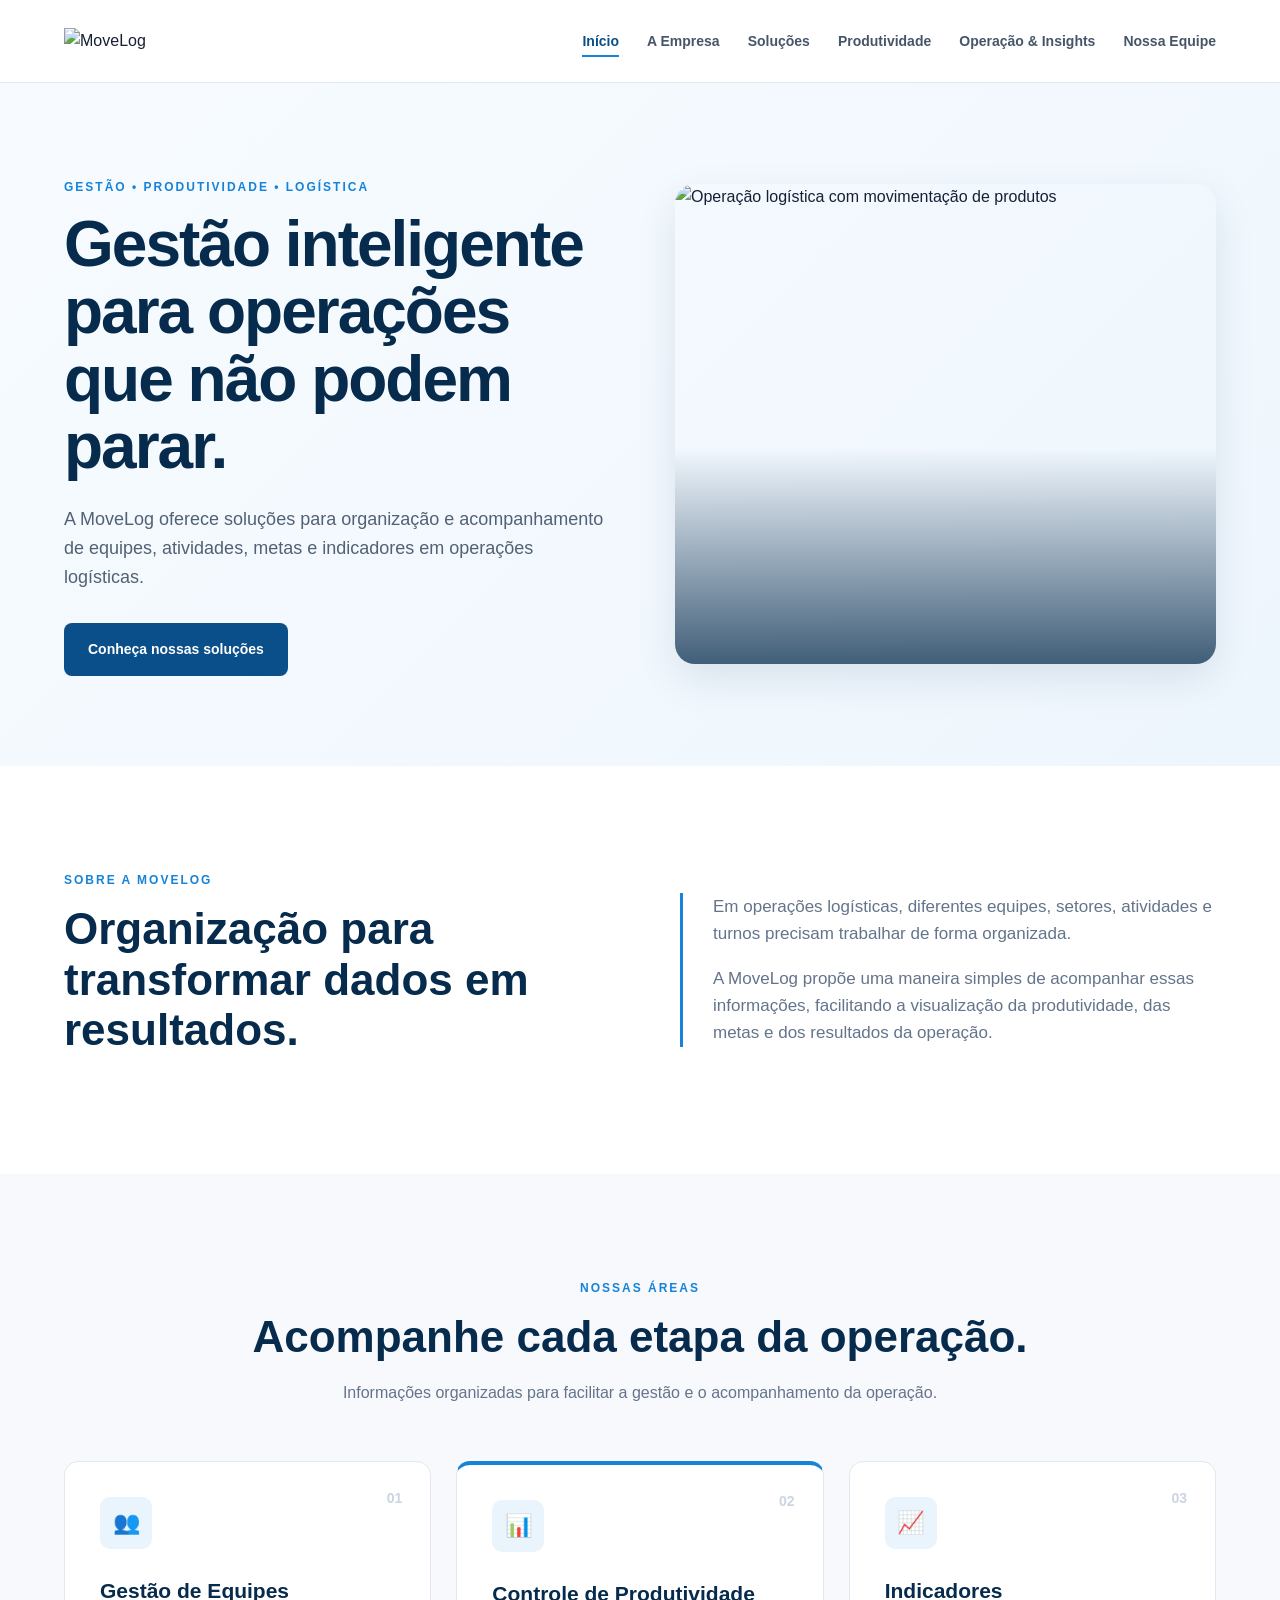
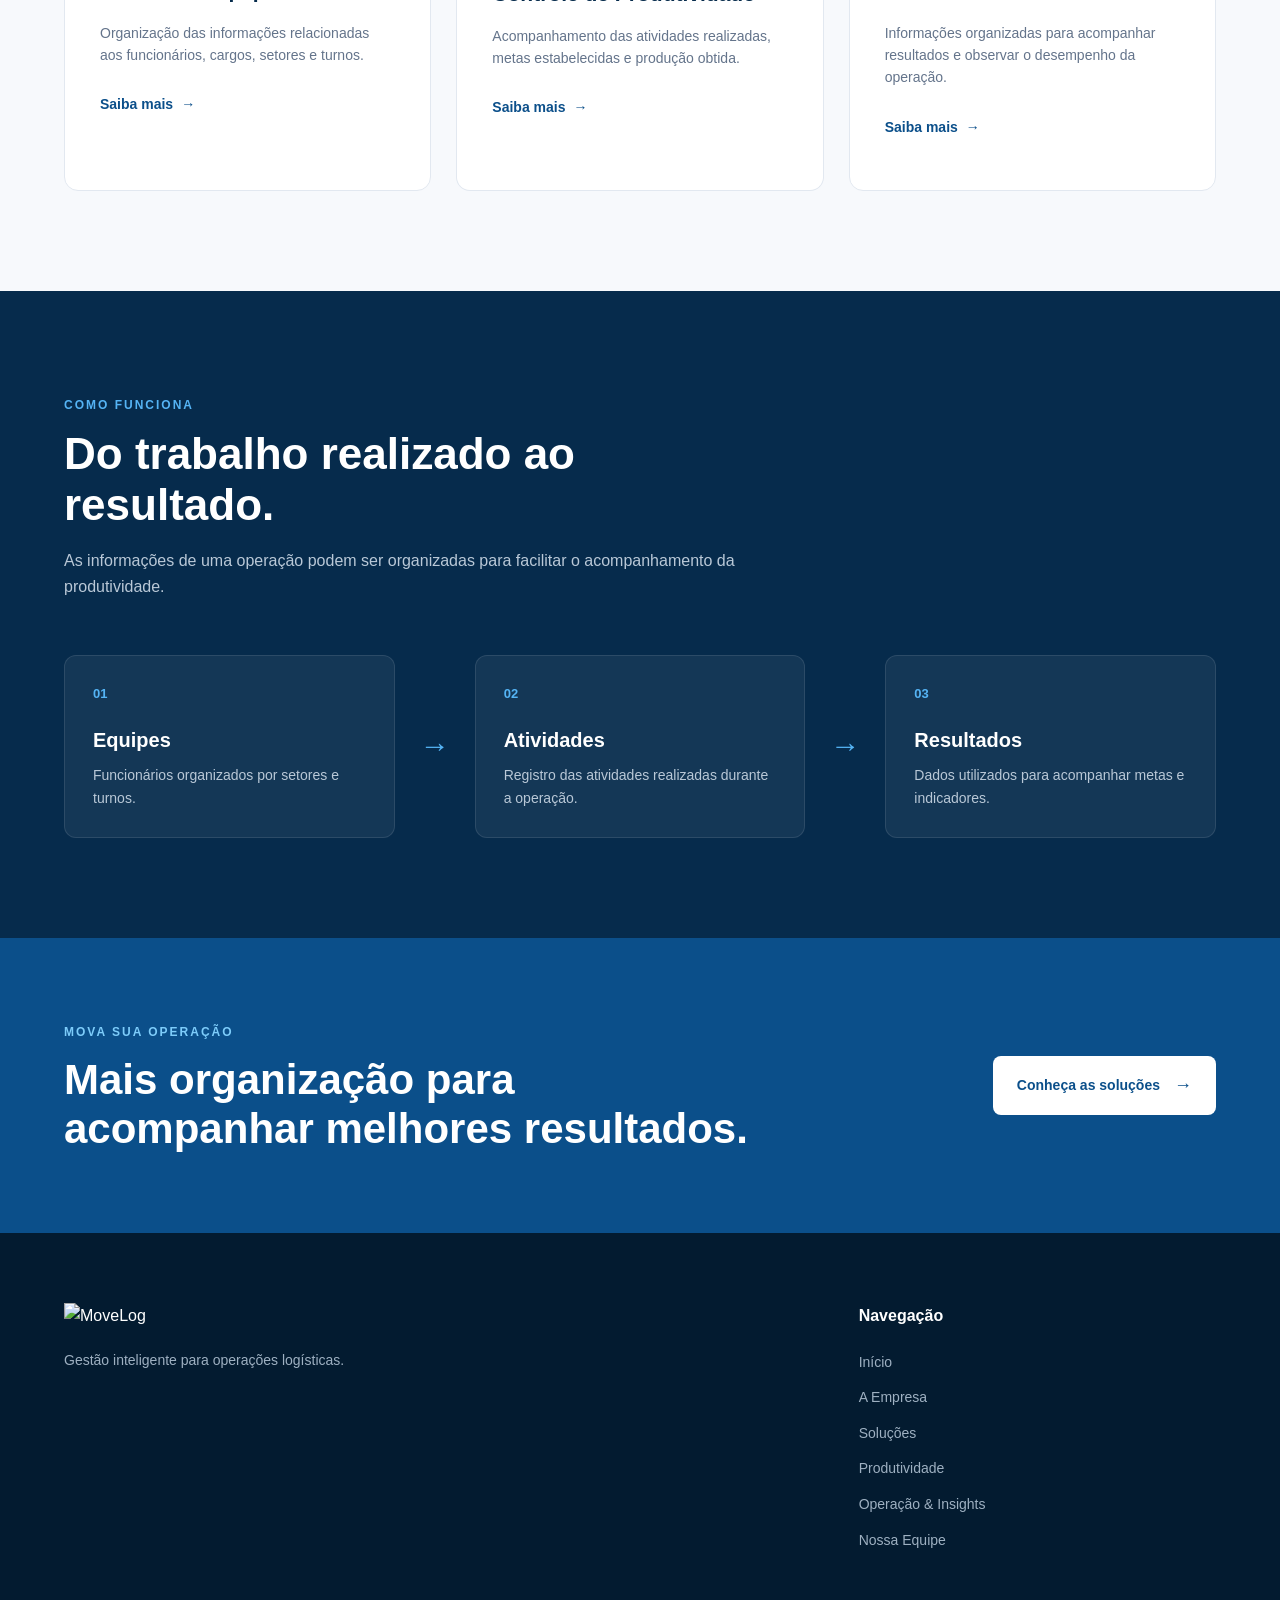
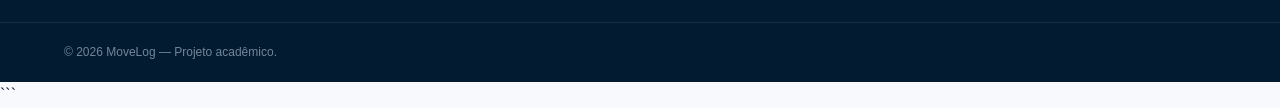
==== index.html @ b4858171 "Alteração da pagina index e css" ====
<!DOCTYPE html>
<html lang="pt-BR">

<head>
    <meta charset="UTF-8">
    <meta name="viewport" content="width=device-width, initial-scale=1.0">

    <meta name="description"
        content="MoveLog — Gestão inteligente, produtividade e soluções para operações logísticas.">

    <title>MoveLog | Gestão Logística</title>

    <link rel="stylesheet" href="css/style.css">
</head>

<body>

    <!-- ================= CABEÇALHO ================= -->

    <header class="cabecalho">

        <div class="container cabecalho-conteudo">

            <a href="index.html" class="logo">
                <img src="img/Logo.png" alt="MoveLog">
            </a>

            <nav class="menu" aria-label="Menu principal">
                <ul>

                    <li>
                        <a href="index.html" class="pagina-atual">
                            Início
                        </a>
                    </li>

                    <li>
                        <a href="empresa.html">
                            A Empresa
                        </a>
                    </li>

                    <li>
                        <a href="solucoes.html">
                            Soluções
                        </a>
                    </li>

                    <li>
                        <a href="produtividade.html">
                            Produtividade
                        </a>
                    </li>

                    <li>
                        <a href="insights.html">
                            Operação & Insights
                        </a>
                    </li>

                    <li>
                        <a href="equipe.html">
                            Nossa Equipe
                        </a>
                    </li>

                </ul>
            </nav>

        </div>

    </header>


    <main>

        <!-- ================= HERO ================= -->

        <section class="hero">

            <div class="container hero-conteudo">

                <div class="hero-texto">

                    <span class="texto-destaque">
                        GESTÃO • PRODUTIVIDADE • LOGÍSTICA
                    </span>

                    <h1>
                        Gestão inteligente para operações que não podem parar.
                    </h1>

                    <p class="descricao">
                        A MoveLog oferece soluções para organização e acompanhamento
                        de equipes, atividades, metas e indicadores em operações logísticas.
                    </p>

                    <div class="hero-botoes">

                        <a href="solucoes.html" class="botao">
                            Conheça nossas soluções
                        
                        </a>

            

                    </div>

                </div>


                <div class="hero-imagem">

                    <div class="imagem-overlay"></div>

                    <img src="img/movimentação.jpeg"
                        alt="Operação logística com movimentação de produtos">

                   

            </div>

        </section>


        <!-- ================= APRESENTAÇÃO ================= -->

        <section class="apresentacao">

            <div class="container apresentacao-conteudo">

                <div class="titulo-secao">

                    <span class="texto-destaque">
                        SOBRE A MOVELOG
                    </span>

                    <h2>
                        Organização para transformar dados em resultados.
                    </h2>

                </div>

                <div class="apresentacao-texto">

                    <p>
                        Em operações logísticas, diferentes equipes, setores,
                        atividades e turnos precisam trabalhar de forma organizada.
                    </p>

                    <p>
                        A MoveLog propõe uma maneira simples de acompanhar essas
                        informações, facilitando a visualização da produtividade,
                        das metas e dos resultados da operação.
                    </p>

                </div>

            </div>

        </section>


        <!-- ================= ÁREAS ================= -->

        <section class="areas">

            <div class="container">

                <div class="titulo-secao centralizado">

                    <span class="texto-destaque">
                        NOSSAS ÁREAS
                    </span>

                    <h2>
                        Acompanhe cada etapa da operação.
                    </h2>

                    <p>
                        Informações organizadas para facilitar a gestão
                        e o acompanhamento da operação.
                    </p>

                </div>


                <div class="cards">

                    <!-- CARD 01 -->

                    <article class="card">

                        <span class="card-numero">
                            01
                        </span>

                        <div class="card-icone">
                            👥
                        </div>

                        <h3>
                            Gestão de Equipes
                        </h3>

                        <p>
                            Organização das informações relacionadas aos
                            funcionários, cargos, setores e turnos.
                        </p>

                        <a href="empresa.html">
                            Saiba mais
                            <span>→</span>
                        </a>

                    </article>


                    <!-- CARD 02 -->

                    <article class="card card-destaque">

                        <span class="card-numero">
                            02
                        </span>

                        <div class="card-icone">
                            📊
                        </div>

                        <h3>
                            Controle de Produtividade
                        </h3>

                        <p>
                            Acompanhamento das atividades realizadas,
                            metas estabelecidas e produção obtida.
                        </p>

                        <a href="produtividade.html">
                            Saiba mais
                            <span>→</span>
                        </a>

                    </article>


                    <!-- CARD 03 -->

                    <article class="card">

                        <span class="card-numero">
                            03
                        </span>

                        <div class="card-icone">
                            📈
                        </div>

                        <h3>
                            Indicadores
                        </h3>

                        <p>
                            Informações organizadas para acompanhar
                            resultados e observar o desempenho da operação.
                        </p>

                        <a href="produtividade.html">
                            Saiba mais
                            <span>→</span>
                        </a>

                    </article>

                </div>

            </div>

        </section>


        <!-- ================= FLUXO ================= -->

        <section class="fluxo">

            <div class="container">

                <div class="fluxo-cabecalho">

                    <span class="texto-destaque">
                        COMO FUNCIONA
                    </span>

                    <h2>
                        Do trabalho realizado ao resultado.
                    </h2>

                    <p>
                        As informações de uma operação podem ser organizadas
                        para facilitar o acompanhamento da produtividade.
                    </p>

                </div>


                <div class="fluxo-etapas">

                    <div class="etapa">

                        <span class="etapa-numero">
                            01
                        </span>

                        <div>
                            <h3>
                                Equipes
                            </h3>

                            <p>
                                Funcionários organizados por setores e turnos.
                            </p>
                        </div>

                    </div>


                    <div class="seta">
                        →
                    </div>


                    <div class="etapa">

                        <span class="etapa-numero">
                            02
                        </span>

                        <div>
                            <h3>
                                Atividades
                            </h3>

                            <p>
                                Registro das atividades realizadas durante a operação.
                            </p>
                        </div>

                    </div>


                    <div class="seta">
                        →
                    </div>


                    <div class="etapa">

                        <span class="etapa-numero">
                            03
                        </span>

                        <div>
                            <h3>
                                Resultados
                            </h3>

                            <p>
                                Dados utilizados para acompanhar metas e indicadores.
                            </p>
                        </div>

                    </div>

                </div>

            </div>

        </section>


        <!-- ================= CHAMADA ================= -->

        <section class="chamada">

            <div class="container chamada-conteudo">

                <div>

                    <span class="texto-destaque">
                        MOVA SUA OPERAÇÃO
                    </span>

                    <h2>
                        Mais organização para acompanhar melhores resultados.
                    </h2>

                </div>

                <a href="solucoes.html" class="botao botao-secundario">
                    Conheça as soluções
                    <span>→</span>
                </a>

            </div>

        </section>

    </main>


    <!-- ================= RODAPÉ ================= -->

    <footer class="rodape">

        <div class="container rodape-conteudo">

            <div class="rodape-marca">

                <a href="index.html">
                    <img src="img/Logo.png" alt="MoveLog">
                </a>

                <p>
                    Gestão inteligente para operações logísticas.
                </p>

            </div>


            <div class="rodape-links">

                <h3>
                    Navegação
                </h3>

                <ul>

                    <li>
                        <a href="index.html">Início</a>
                    </li>

                    <li>
                        <a href="empresa.html">A Empresa</a>
                    </li>

                    <li>
                        <a href="solucoes.html">Soluções</a>
                    </li>

                    <li>
                        <a href="produtividade.html">Produtividade</a>
                    </li>

                    <li>
                        <a href="insights.html">Operação & Insights</a>
                    </li>

                    <li>
                        <a href="equipe.html">Nossa Equipe</a>
                    </li>

                </ul>

            </div>

        </div>


        <div class="rodape-final">

            <div class="container">

                <p>
                    &copy; 2026 MoveLog — Projeto acadêmico.
                </p>

            </div>

        </div>

    </footer>


    <script src="js/script.js"></script>

</body>

</html>
```
---- css/style.css ----
/* =====================================================
   RESET
===================================================== */

* {
    margin: 0;
    padding: 0;
    box-sizing: border-box;
}

html {
    scroll-behavior: smooth;
}

body {
    font-family: Arial, Helvetica, sans-serif;
    background: #f7f9fc;
    color: #172033;
    line-height: 1.6;
}

img {
    max-width: 100%;
    display: block;
}

a {
    text-decoration: none;
    color: inherit;
}

ul {
    list-style: none;
}


/* =====================================================
   VARIÁVEIS
===================================================== */

:root {
    --azul: #0b4f8a;
    --azul-escuro: #062b4c;
    --azul-claro: #eaf4fc;
    --azul-destaque: #1683d8;

    --branco: #ffffff;
    --cinza: #64748b;
    --cinza-claro: #f1f5f9;
    --cinza-borda: #e2e8f0;

    --texto: #172033;

    --sombra: 0 15px 40px rgba(6, 43, 76, 0.10);
    --transicao: 0.3s ease;
}


/* =====================================================
   CONTAINER
===================================================== */

.container {
    width: min(1180px, 90%);
    margin: 0 auto;
}


/* =====================================================
   CABEÇALHO
===================================================== */

.cabecalho {
    width: 100%;
    background: rgba(255, 255, 255, 0.96);
    border-bottom: 1px solid var(--cinza-borda);
    position: sticky;
    top: 0;
    z-index: 1000;
    backdrop-filter: blur(10px);
}

.cabecalho-conteudo {
    min-height: 82px;

    display: flex;
    align-items: center;
    justify-content: space-between;

    gap: 40px;
}

.logo img {
    width: 155px;
    height: auto;
}


/* =====================================================
   MENU
===================================================== */

.menu ul {
    display: flex;
    align-items: center;
    gap: 28px;
}

.menu a {
    position: relative;

    color: #475569;
    font-size: 14px;
    font-weight: 600;
    padding: 31px 0;

    transition: var(--transicao);
}

.menu a:hover {
    color: var(--azul);
}

.menu a::after {
    content: "";

    position: absolute;
    left: 0;
    bottom: 23px;

    width: 0;
    height: 2px;

    background: var(--azul-destaque);

    transition: var(--transicao);
}

.menu a:hover::after,
.menu .pagina-atual::after {
    width: 100%;
}

.menu .pagina-atual {
    color: var(--azul);
}


/* =====================================================
   TEXTOS PADRÃO
===================================================== */

.texto-destaque {
    display: inline-block;

    color: var(--azul-destaque);

    font-size: 12px;
    font-weight: 800;

    letter-spacing: 2px;
    text-transform: uppercase;

    margin-bottom: 14px;
}

.titulo-secao h2,
.fluxo-cabecalho h2 {
    color: var(--azul-escuro);

    font-size: clamp(30px, 4vw, 44px);
    line-height: 1.15;

    margin-bottom: 18px;
}

.titulo-secao p:not(.texto-destaque) {
    color: var(--cinza);
    max-width: 700px;
}


/* =====================================================
   HERO
===================================================== */

.hero {
    background:
        linear-gradient(
            135deg,
            #f7fbff 0%,
            #eef6fd 100%
        );

    padding: 90px 0;
}

.hero-conteudo {
    display: grid;
    grid-template-columns: 1fr 1fr;

    align-items: center;

    gap: 70px;
}

.hero-texto h1 {
    max-width: 650px;

    color: var(--azul-escuro);

    font-size: clamp(42px, 5vw, 66px);
    line-height: 1.05;

    letter-spacing: -2px;

    margin-bottom: 25px;
}

.hero-texto .descricao {
    max-width: 600px;

    color: #526174;

    font-size: 18px;

    margin-bottom: 32px;
}

.hero-botoes {
    display: flex;
    flex-wrap: wrap;
    gap: 14px;
}


/* =====================================================
   BOTÕES
===================================================== */

.botao {
    display: inline-flex;
    align-items: center;
    justify-content: center;
    gap: 14px;

    background: var(--azul);

    color: var(--branco);

    padding: 15px 24px;

    border-radius: 8px;

    font-size: 14px;
    font-weight: 700;

    transition: var(--transicao);
}

.botao:hover {
    background: var(--azul-escuro);
    transform: translateY(-3px);
    box-shadow: 0 10px 25px rgba(11, 79, 138, 0.25);
}

.botao span {
    font-size: 18px;
}



/* =====================================================
   IMAGEM HERO
===================================================== */

.hero-imagem {
    position: relative;

    min-height: 480px;

    border-radius: 20px;

    overflow: hidden;

    box-shadow: var(--sombra);
}

.hero-imagem img {
    width: 100%;
    height: 100%;

    min-height: 480px;

    object-fit: cover;

    transition: transform 0.6s ease;
}

.hero-imagem:hover img {
    transform: scale(1.04);
}

.imagem-overlay {
    position: absolute;
    inset: 0;

    background: linear-gradient(
        180deg,
        transparent 55%,
        rgba(6, 43, 76, 0.75)
    );

    z-index: 1;
}

.hero-card {
    position: absolute;

    left: 25px;
    right: 25px;
    bottom: 25px;

    z-index: 2;

    display: flex;
    align-items: center;

    gap: 15px;

    padding: 18px;

    background: rgba(255, 255, 255, 0.95);

    border-radius: 12px;

    box-shadow: 0 10px 30px rgba(0, 0, 0, 0.15);
}



/* =====================================================
   APRESENTAÇÃO
===================================================== */

.apresentacao {
    background: var(--branco);

    padding: 100px 0;
}

.apresentacao-conteudo {
    display: grid;
    grid-template-columns: 1fr 1fr;

    gap: 80px;

    align-items: center;
}

.apresentacao-texto {
    border-left: 3px solid var(--azul-destaque);

    padding-left: 30px;
}

.apresentacao-texto p {
    color: var(--cinza);
    font-size: 17px;

    margin-bottom: 18px;
}

.apresentacao-texto p:last-child {
    margin-bottom: 0;
}


/* =====================================================
   ÁREAS
===================================================== */

.areas {
    padding: 100px 0;
}

.centralizado {
    text-align: center;
    margin-bottom: 55px;
}

.centralizado p:not(.texto-destaque) {
    margin: 0 auto;
}


/* =====================================================
   CARDS
===================================================== */

.cards {
    display: grid;

    grid-template-columns: repeat(3, 1fr);

    gap: 25px;
}

.card {
    position: relative;

    background: var(--branco);

    border: 1px solid var(--cinza-borda);

    border-radius: 14px;

    padding: 35px;

    min-height: 330px;

    transition: var(--transicao);
}

.card:hover {
    transform: translateY(-8px);

    border-color: #c5d8e8;

    box-shadow: var(--sombra);
}

.card-destaque {
    border-top: 4px solid var(--azul-destaque);
}

.card-numero {
    position: absolute;

    top: 25px;
    right: 28px;

    color: #cbd5e1;

    font-size: 14px;
    font-weight: 800;
}

.card-icone {
    width: 52px;
    height: 52px;

    display: flex;
    align-items: center;
    justify-content: center;

    background: var(--azul-claro);

    border-radius: 10px;

    font-size: 22px;

    margin-bottom: 25px;
}

.card h3 {
    color: var(--azul-escuro);

    font-size: 21px;

    margin-bottom: 14px;
}

.card p {
    color: var(--cinza);

    font-size: 14px;

    margin-bottom: 25px;
}

.card a {
    display: inline-flex;
    align-items: center;
    gap: 8px;

    color: var(--azul);

    font-size: 14px;
    font-weight: 800;

    transition: var(--transicao);
}

.card a:hover {
    color: var(--azul-destaque);
    gap: 13px;
}


/* =====================================================
   FLUXO
===================================================== */

.fluxo {
    background: var(--azul-escuro);

    padding: 100px 0;

    color: var(--branco);
}

.fluxo-cabecalho {
    max-width: 700px;

    margin-bottom: 55px;
}

.fluxo-cabecalho h2 {
    color: var(--branco);
}

.fluxo-cabecalho p {
    color: #b9c8d7;

    font-size: 16px;
}

.fluxo .texto-destaque {
    color: #55b4f5;
}


/* =====================================================
   ETAPAS
===================================================== */

.fluxo-etapas {
    display: grid;

    grid-template-columns: 1fr auto 1fr auto 1fr;

    align-items: center;

    gap: 25px;
}

.etapa {
    padding: 28px;

    background: rgba(255, 255, 255, 0.06);

    border: 1px solid rgba(255, 255, 255, 0.10);

    border-radius: 12px;
}

.etapa-numero {
    display: block;

    color: #55b4f5;

    font-size: 13px;
    font-weight: 800;

    margin-bottom: 20px;
}

.etapa h3 {
    color: var(--branco);

    font-size: 20px;

    margin-bottom: 8px;
}

.etapa p {
    color: #b9c8d7;

    font-size: 14px;
}

.seta {
    color: #55b4f5;

    font-size: 30px;
}


/* =====================================================
   CHAMADA
===================================================== */

.chamada {
    padding: 80px 0;

    background: var(--azul);
}

.chamada-conteudo {
    display: flex;
    
    align-items: center;
    
    justify-content: space-between;

    gap: 40px;
}

.chamada .texto-destaque {
    color: #7dccfa;
}

.chamada h2 {
    max-width: 700px;

    color: var(--branco);

    font-size: clamp(28px, 4vw, 42px);
    line-height: 1.15;
}

.botao-secundario {
    background: var(--branco);
    color: var(--azul);

    white-space: nowrap;
}

.botao-secundario:hover {
    background: #eef6fd;
}


/* =====================================================
   RODAPÉ
===================================================== */

.rodape {
    background: #031b30;

    color: var(--branco);
}

.rodape-conteudo {

    display: grid;

    grid-template-columns: 2fr 1fr;

    gap: 80px;

    padding: 70px 0;

}

.rodape-marca img {
    width: 150px;

    margin-bottom: 20px;
}

.rodape-marca p {
    max-width: 300px;

    color: #9eb0c1;

    font-size: 14px;

}

.rodape-links h3 {
    font-size: 16px;

    margin-bottom: 20px;
}

.rodape-links ul {
    display: grid;

    gap: 10px;
}

.rodape-links a {
    color: #9eb0c1;

    font-size: 14px;

    transition: var(--transicao);
}

.rodape-links a:hover {
    color: var(--branco);

}


.rodape-final {
 border-top: 1px solid rgba(255, 255, 255, 0.08);

padding: 20px 0;
}

.rodape-final p {
    color: #71869a;

    font-size: 12px;
}


/* =====================================================
   RESPONSIVIDADE — TABLET
===================================================== */

@media (max-width: 950px) {

    .menu ul {
        gap: 15px;
    }

    .menu a {
        font-size: 12px;
    }

    .hero-conteudo {
        grid-template-columns: 1fr;
    }

    .hero-imagem {
        min-height: 400px;
    }

    .hero-imagem img {
        min-height: 400px;
    }

    .apresentacao-conteudo {
        grid-template-columns: 1fr;

        gap: 40px;
    }

    .cards {
        grid-template-columns: 1fr 1fr;
    }

    .fluxo-etapas {
        grid-template-columns: 1fr;
    }

    .seta {
        text-align: center;

        transform: rotate(90deg);
    }

    .chamada-conteudo {
        align-items: flex-start;

        flex-direction: column;
    }

}


/* =====================================================
   RESPONSIVIDADE — CELULAR
===================================================== */

@media (max-width: 700px) {

    .container {
        width: min(92%, 1180px);
    }


    /* CABEÇALHO */

    .cabecalho-conteudo {
        min-height: auto;

        padding: 18px 0;

        flex-direction: column;

        gap: 18px;
    }

    .logo img {
        width: 140px;
    }

    .menu {
        width: 100%;

        overflow-x: auto;
    }

    .menu ul {
        width: max-content;

        gap: 20px;
    }

    .menu a {
        padding: 8px 0;

        font-size: 12px;

        white-space: nowrap;
    }

    .menu a::after {
        bottom: 0;
    }


    /* HERO */

    .hero {
        padding: 65px 0;
    }

    .hero-conteudo {
        gap: 45px;
    }

    .hero-texto h1 {
        font-size: 40px;

        letter-spacing: -1px;
    }

    .hero-texto .descricao {
        font-size: 16px;
    }

    .hero-botoes {
        flex-direction: column;
        align-items: stretch;
    }

    .botao,
    .botao-outline {
        width: 100%;
    }

    .hero-imagem {
        min-height: 350px;

        border-radius: 14px;
    }

    .hero-imagem img {
        min-height: 350px;
    }

    .hero-card {
        left: 15px;
        right: 15px;
        bottom: 15px;
    }


    /* APRESENTAÇÃO */

    .apresentacao {
        padding: 70px 0;
    }

    .titulo-secao h2,
    .fluxo-cabecalho h2 {
        font-size: 32px;
    }

    .apresentacao-texto {
        padding-left: 20px;
    }


    /* ÁREAS */

    .areas {
        padding: 70px 0;
    }

    .centralizado {
        margin-bottom: 35px;
    }

    .cards {
        grid-template-columns: 1fr;
    }

    .card {
        min-height: auto;
    }


    /* FLUXO */

    .fluxo {
        padding: 70px 0;
    }

    .etapa {
        padding: 22px;
    }


    /* CHAMADA */

    .chamada {
        padding: 60px 0;
    }

    .chamada h2 {
        font-size: 30px;
    }

    .botao-secundario {
        width: 100%;
    }


    /* RODAPÉ */

    .rodape-conteudo {
        grid-template-columns: 1fr;

        gap: 45px;

        padding: 55px 0;
    }

}
```
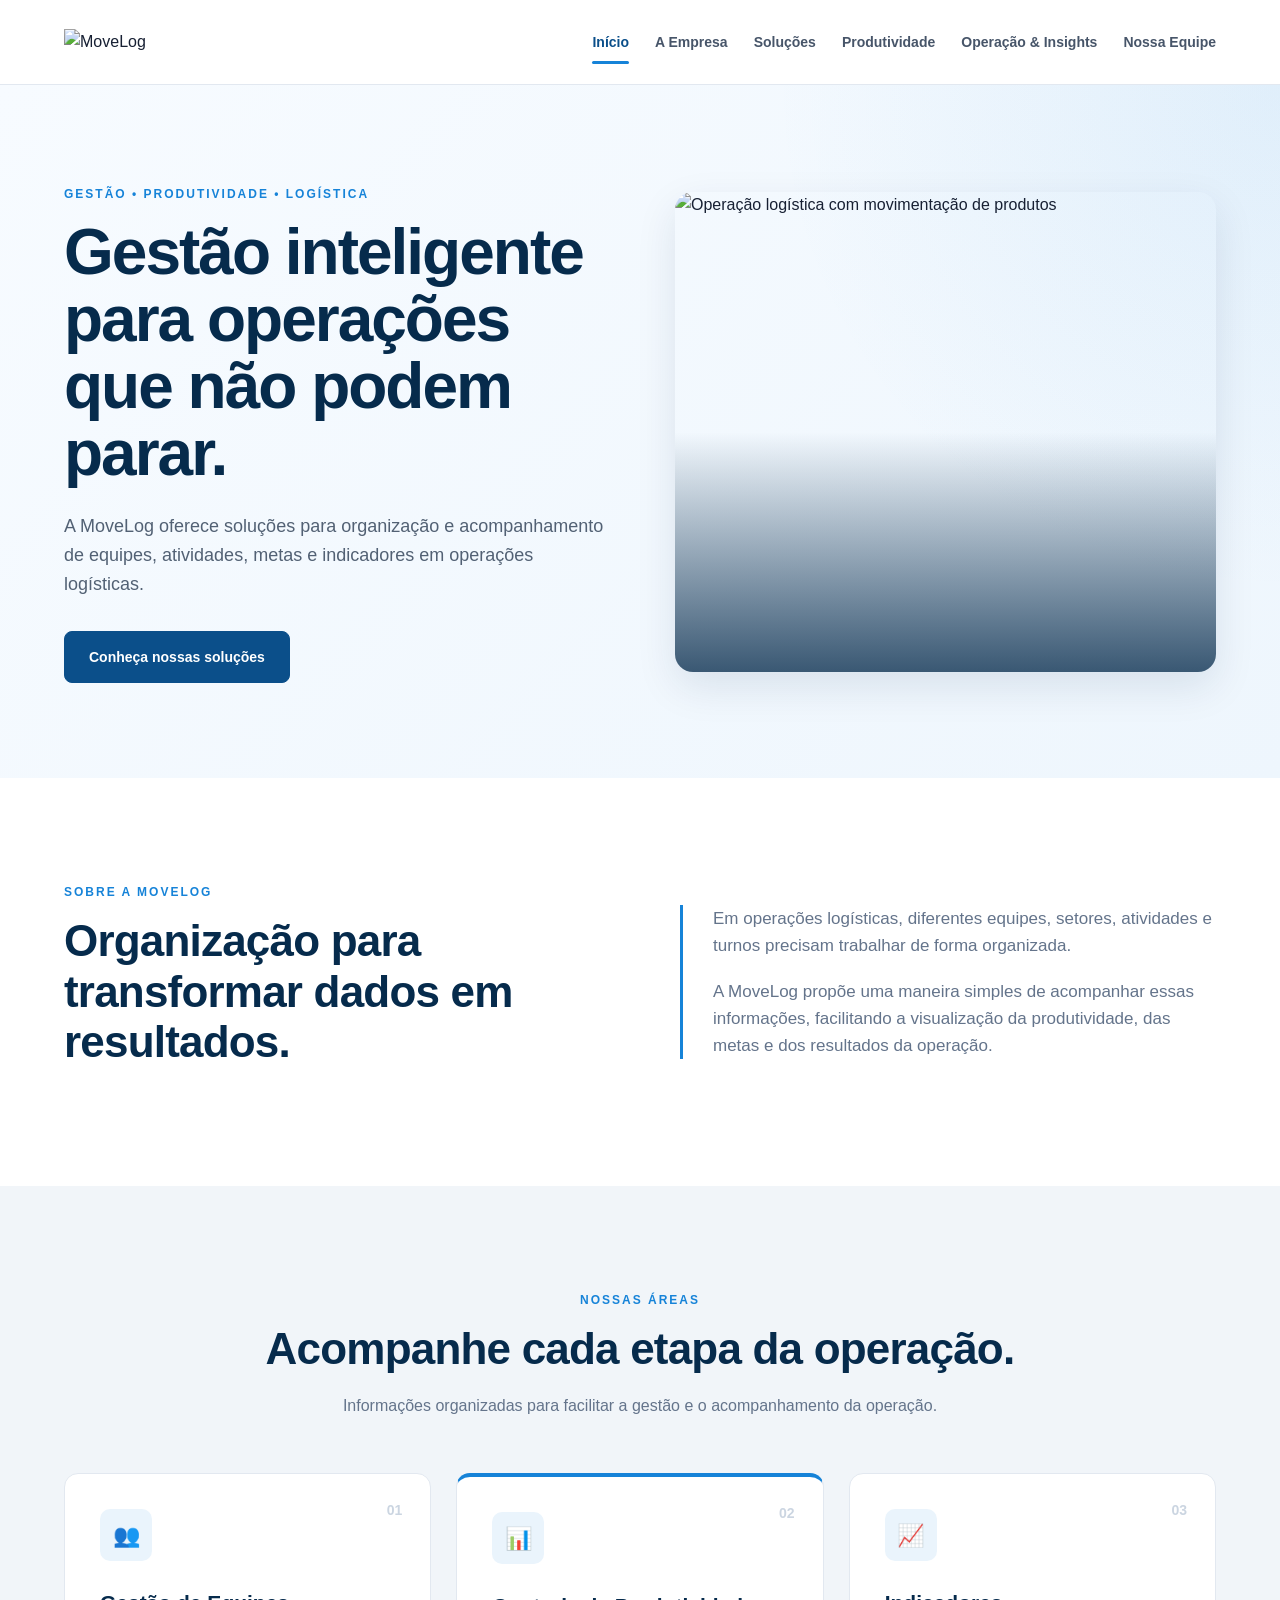
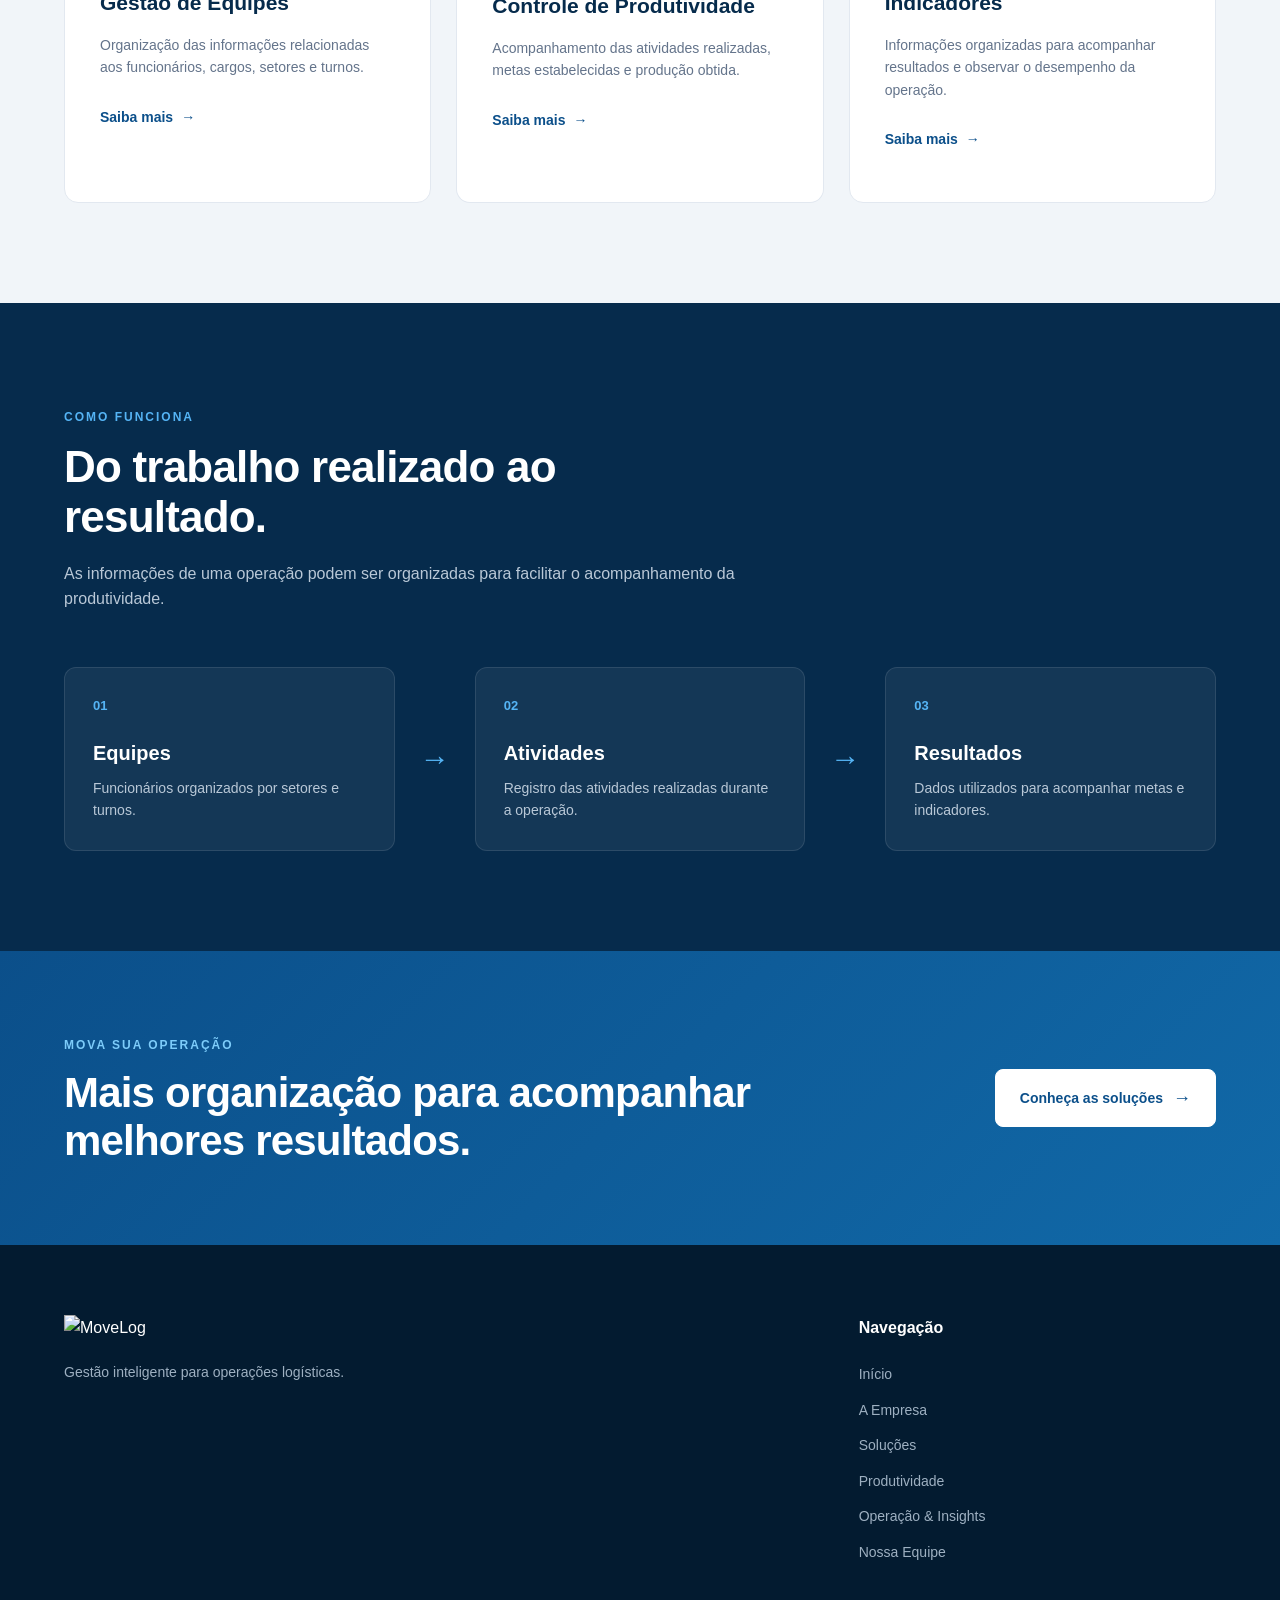
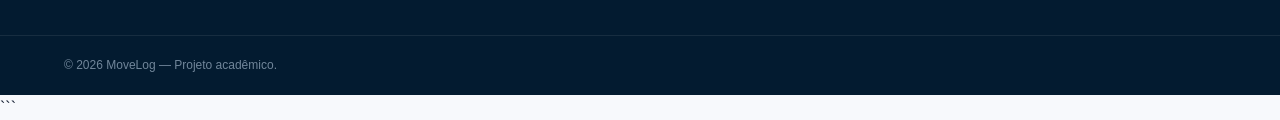
==== commit f1dc47c1: "Alteração da empresa e css" ====
--- a/index.html
+++ b/index.html
@@ -9,7 +9,7 @@
     <meta name="description"
         content="MoveLog — Gestão inteligente, produtividade e soluções para operações logísticas.">
 
-    <title>MoveLog | Gestão Logística</title>
+    <title>A Empresa | MoveLog </title>
 
     <link rel="stylesheet" href="css/style.css">
 </head>
--- a/css/style.css
+++ b/css/style.css
@@ -1,6 +1,6 @@
-/* =====================================================
+/* =========================================================
    RESET
-===================================================== */
+========================================================= */
 
 * {
     margin: 0;
@@ -17,48 +17,70 @@
     background: #f7f9fc;
     color: #172033;
     line-height: 1.6;
+    -webkit-font-smoothing: antialiased;
 }
 
 img {
+    display: block;
     max-width: 100%;
-    display: block;
 }
 
 a {
+    color: inherit;
     text-decoration: none;
-    color: inherit;
 }
 
 ul {
     list-style: none;
 }
 
-
-/* =====================================================
+button,
+a {
+    -webkit-tap-highlight-color: transparent;
+}
+
+
+/* =========================================================
    VARIÁVEIS
-===================================================== */
+========================================================= */
 
 :root {
+
+    /* CORES PRINCIPAIS */
     --azul: #0b4f8a;
     --azul-escuro: #062b4c;
+    --azul-hover: #083e6d;
+    --azul-destaque: #1683d8;
     --azul-claro: #eaf4fc;
-    --azul-destaque: #1683d8;
-
+
+    /* CORES NEUTRAS */
     --branco: #ffffff;
+    --fundo: #f7f9fc;
     --cinza: #64748b;
+    --cinza-escuro: #475569;
     --cinza-claro: #f1f5f9;
     --cinza-borda: #e2e8f0;
-
     --texto: #172033;
 
+    /* RODAPÉ */
+    --rodape: #031b30;
+
+    /* EFEITOS */
     --sombra: 0 15px 40px rgba(6, 43, 76, 0.10);
+    --sombra-hover: 0 20px 45px rgba(6, 43, 76, 0.16);
+
+    /* TRANSIÇÃO */
     --transicao: 0.3s ease;
-}
-
-
-/* =====================================================
+
+    /* ARREDONDAMENTO */
+    --raio: 12px;
+    --raio-grande: 18px;
+}
+
+
+/* =========================================================
    CONTAINER
-===================================================== */
+========================================================= */
 
 .container {
     width: min(1180px, 90%);
@@ -66,18 +88,22 @@
 }
 
 
-/* =====================================================
+/* =========================================================
    CABEÇALHO
-===================================================== */
+========================================================= */
 
 .cabecalho {
-    width: 100%;
-    background: rgba(255, 255, 255, 0.96);
-    border-bottom: 1px solid var(--cinza-borda);
     position: sticky;
     top: 0;
     z-index: 1000;
-    backdrop-filter: blur(10px);
+
+    width: 100%;
+
+    background: rgba(255, 255, 255, 0.96);
+    border-bottom: 1px solid var(--cinza-borda);
+
+    backdrop-filter: blur(12px);
+    -webkit-backdrop-filter: blur(12px);
 }
 
 .cabecalho-conteudo {
@@ -90,69 +116,111 @@
     gap: 40px;
 }
 
+
+/* =========================================================
+   LOGO
+========================================================= */
+
+.logo {
+    display: flex;
+    align-items: center;
+
+    flex-shrink: 0;
+}
+
 .logo img {
     width: 155px;
     height: auto;
-}
-
-
-/* =====================================================
+
+    transition: transform var(--transicao);
+}
+
+.logo:hover img {
+    transform: scale(1.03);
+}
+
+
+/* =========================================================
    MENU
-===================================================== */
+========================================================= */
 
 .menu ul {
     display: flex;
     align-items: center;
-    gap: 28px;
+    justify-content: flex-end;
+
+    gap: 26px;
 }
 
 .menu a {
     position: relative;
 
-    color: #475569;
+    display: block;
+
+    padding: 31px 0;
+
+    color: var(--cinza-escuro);
+
     font-size: 14px;
     font-weight: 600;
-    padding: 31px 0;
-
-    transition: var(--transicao);
+
+    transition:
+        color var(--transicao),
+        transform var(--transicao);
 }
 
 .menu a:hover {
     color: var(--azul);
 }
 
-.menu a::after {
-    content: "";
-
-    position: absolute;
-    left: 0;
-    bottom: 23px;
-
-    width: 0;
-    height: 2px;
-
-    background: var(--azul-destaque);
-
-    transition: var(--transicao);
-}
-
-.menu a:hover::after,
-.menu .pagina-atual::after {
-    width: 100%;
-}
+
+/* PÁGINA ATUAL */
 
 .menu .pagina-atual {
     color: var(--azul);
-}
-
-
-/* =====================================================
-   TEXTOS PADRÃO
-===================================================== */
+    font-weight: 700;
+}
+
+
+/* LINHA DA PÁGINA ATUAL */
+
+.menu .pagina-atual::after {
+    content: "";
+
+    position: absolute;
+
+    left: 0;
+    right: 0;
+    bottom: 20px;
+
+    height: 3px;
+
+    background: var(--azul-destaque);
+
+    border-radius: 10px;
+}
+
+
+/* =========================================================
+   ACESSIBILIDADE / FOCO
+========================================================= */
+
+a:focus-visible {
+    outline: 3px solid rgba(22, 131, 216, 0.35);
+    outline-offset: 4px;
+    border-radius: 4px;
+}
+
+
+/* =========================================================
+   TEXTO DE DESTAQUE
+========================================================= */
 
 .texto-destaque {
     display: inline-block;
 
+    margin-bottom: 14px;
+
     color: var(--azul-destaque);
 
     font-size: 12px;
@@ -160,9 +228,12 @@
 
     letter-spacing: 2px;
     text-transform: uppercase;
-
-    margin-bottom: 14px;
-}
+}
+
+
+/* =========================================================
+   TÍTULOS
+========================================================= */
 
 .titulo-secao h2,
 .fluxo-cabecalho h2 {
@@ -171,33 +242,42 @@
     font-size: clamp(30px, 4vw, 44px);
     line-height: 1.15;
 
+    letter-spacing: -0.8px;
+
     margin-bottom: 18px;
 }
 
 .titulo-secao p:not(.texto-destaque) {
+    max-width: 700px;
+
     color: var(--cinza);
-    max-width: 700px;
-}
-
-
-/* =====================================================
+}
+
+
+/* =========================================================
    HERO
-===================================================== */
+========================================================= */
 
 .hero {
+    padding: 95px 0;
+
     background:
+        radial-gradient(
+            circle at top right,
+            rgba(22, 131, 216, 0.08),
+            transparent 35%
+        ),
         linear-gradient(
             135deg,
             #f7fbff 0%,
             #eef6fd 100%
         );
-
-    padding: 90px 0;
 }
 
 .hero-conteudo {
     display: grid;
-    grid-template-columns: 1fr 1fr;
+
+    grid-template-columns: minmax(0, 1fr) minmax(0, 1fr);
 
     align-items: center;
 
@@ -210,6 +290,7 @@
     color: var(--azul-escuro);
 
     font-size: clamp(42px, 5vw, 66px);
+
     line-height: 1.05;
 
     letter-spacing: -2px;
@@ -220,48 +301,94 @@
 .hero-texto .descricao {
     max-width: 600px;
 
+    margin-bottom: 32px;
+
     color: #526174;
 
     font-size: 18px;
-
-    margin-bottom: 32px;
-}
+}
+
+
+/* =========================================================
+   BOTÕES DO HERO
+========================================================= */
 
 .hero-botoes {
     display: flex;
     flex-wrap: wrap;
+
     gap: 14px;
 }
 
 
-/* =====================================================
+/* =========================================================
    BOTÕES
-===================================================== */
-
-.botao {
+========================================================= */
+
+.botao,
+.botao-outline {
     display: inline-flex;
+
     align-items: center;
     justify-content: center;
-    gap: 14px;
-
-    background: var(--azul);
-
-    color: var(--branco);
-
-    padding: 15px 24px;
+
+    gap: 10px;
+
+    min-height: 50px;
+
+    padding: 14px 24px;
 
     border-radius: 8px;
 
     font-size: 14px;
     font-weight: 700;
 
-    transition: var(--transicao);
+    cursor: pointer;
+
+    transition:
+        background-color var(--transicao),
+        color var(--transicao),
+        border-color var(--transicao),
+        transform var(--transicao),
+        box-shadow var(--transicao);
+}
+
+
+/* BOTÃO PRINCIPAL */
+
+.botao {
+    background: var(--azul);
+    color: var(--branco);
+
+    border: 1px solid var(--azul);
 }
 
 .botao:hover {
     background: var(--azul-escuro);
+
     transform: translateY(-3px);
-    box-shadow: 0 10px 25px rgba(11, 79, 138, 0.25);
+
+    box-shadow:
+        0 10px 25px rgba(11, 79, 138, 0.25);
+}
+
+
+/* BOTÃO CONTORNO */
+
+.botao-outline {
+    background: transparent;
+
+    color: var(--azul);
+
+    border: 1px solid #a9c7df;
+}
+
+.botao-outline:hover {
+    background: var(--azul-claro);
+
+    border-color: var(--azul-destaque);
+
+    transform: translateY(-3px);
 }
 
 .botao span {
@@ -269,19 +396,18 @@
 }
 
 
-
-/* =====================================================
+/* =========================================================
    IMAGEM HERO
-===================================================== */
+========================================================= */
 
 .hero-imagem {
     position: relative;
 
     min-height: 480px;
 
-    border-radius: 20px;
-
     overflow: hidden;
+
+    border-radius: var(--raio-grande);
 
     box-shadow: var(--sombra);
 }
@@ -301,18 +427,26 @@
     transform: scale(1.04);
 }
 
+
+/* OVERLAY */
+
 .imagem-overlay {
     position: absolute;
+
     inset: 0;
 
-    background: linear-gradient(
-        180deg,
-        transparent 55%,
-        rgba(6, 43, 76, 0.75)
-    );
-
     z-index: 1;
-}
+
+    background:
+        linear-gradient(
+            180deg,
+            transparent 50%,
+            rgba(6, 43, 76, 0.78) 100%
+        );
+}
+
+
+/* CARD SOBRE A IMAGEM */
 
 .hero-card {
     position: absolute;
@@ -330,45 +464,49 @@
 
     padding: 18px;
 
-    background: rgba(255, 255, 255, 0.95);
-
-    border-radius: 12px;
-
-    box-shadow: 0 10px 30px rgba(0, 0, 0, 0.15);
-}
-
-
-
-/* =====================================================
+    background: rgba(255, 255, 255, 0.96);
+
+    border: 1px solid rgba(255, 255, 255, 0.8);
+
+    border-radius: var(--raio);
+
+    box-shadow:
+        0 12px 30px rgba(0, 0, 0, 0.16);
+}
+
+
+/* =========================================================
    APRESENTAÇÃO
-===================================================== */
+========================================================= */
 
 .apresentacao {
+    padding: 100px 0;
+
     background: var(--branco);
-
-    padding: 100px 0;
 }
 
 .apresentacao-conteudo {
     display: grid;
+
     grid-template-columns: 1fr 1fr;
 
+    align-items: center;
+
     gap: 80px;
-
-    align-items: center;
 }
 
 .apresentacao-texto {
+    padding-left: 30px;
+
     border-left: 3px solid var(--azul-destaque);
-
-    padding-left: 30px;
 }
 
 .apresentacao-texto p {
+    margin-bottom: 18px;
+
     color: var(--cinza);
+
     font-size: 17px;
-
-    margin-bottom: 18px;
 }
 
 .apresentacao-texto p:last-child {
@@ -376,32 +514,64 @@
 }
 
 
-/* =====================================================
+/* =========================================================
+   TÍTULO DA PÁGINA EMPRESA
+========================================================= */
+
+.apresentacao h1 {
+    margin-bottom: 25px;
+
+    color: var(--azul-escuro);
+
+    font-size: clamp(36px, 5vw, 58px);
+
+    line-height: 1.1;
+
+    letter-spacing: -1.5px;
+}
+
+.apresentacao > .container > p {
+    max-width: 800px;
+
+    margin-bottom: 16px;
+
+    color: var(--cinza);
+
+    font-size: 18px;
+}
+
+
+/* =========================================================
    ÁREAS
-===================================================== */
+========================================================= */
 
 .areas {
     padding: 100px 0;
+
+    background: var(--cinza-claro);
 }
 
 .centralizado {
+    margin-bottom: 55px;
+
     text-align: center;
-    margin-bottom: 55px;
 }
 
 .centralizado p:not(.texto-destaque) {
-    margin: 0 auto;
-}
-
-
-/* =====================================================
+    margin-right: auto;
+    margin-left: auto;
+}
+
+
+/* =========================================================
    CARDS
-===================================================== */
+========================================================= */
 
 .cards {
     display: grid;
 
-    grid-template-columns: repeat(3, 1fr);
+    grid-template-columns:
+        repeat(3, minmax(0, 1fr));
 
     gap: 25px;
 }
@@ -409,17 +579,20 @@
 .card {
     position: relative;
 
+    min-height: 330px;
+
+    padding: 35px;
+
     background: var(--branco);
 
     border: 1px solid var(--cinza-borda);
 
     border-radius: 14px;
 
-    padding: 35px;
-
-    min-height: 330px;
-
-    transition: var(--transicao);
+    transition:
+        transform var(--transicao),
+        border-color var(--transicao),
+        box-shadow var(--transicao);
 }
 
 .card:hover {
@@ -427,13 +600,16 @@
 
     border-color: #c5d8e8;
 
-    box-shadow: var(--sombra);
+    box-shadow: var(--sombra-hover);
 }
 
 .card-destaque {
     border-top: 4px solid var(--azul-destaque);
 }
 
+
+/* NÚMERO */
+
 .card-numero {
     position: absolute;
 
@@ -445,43 +621,60 @@
     font-size: 14px;
     font-weight: 800;
 }
+
+
+/* ÍCONE */
 
 .card-icone {
     width: 52px;
     height: 52px;
 
     display: flex;
+
     align-items: center;
     justify-content: center;
 
+    margin-bottom: 25px;
+
     background: var(--azul-claro);
 
     border-radius: 10px;
 
+    color: var(--azul);
+
     font-size: 22px;
-
+}
+
+
+/* TÍTULO */
+
+.card h3 {
+    margin-bottom: 14px;
+
+    color: var(--azul-escuro);
+
+    font-size: 21px;
+}
+
+
+/* TEXTO */
+
+.card p {
     margin-bottom: 25px;
-}
-
-.card h3 {
-    color: var(--azul-escuro);
-
-    font-size: 21px;
-
-    margin-bottom: 14px;
-}
-
-.card p {
+
     color: var(--cinza);
 
     font-size: 14px;
-
-    margin-bottom: 25px;
-}
+}
+
+
+/* LINK */
 
 .card a {
     display: inline-flex;
+
     align-items: center;
+
     gap: 8px;
 
     color: var(--azul);
@@ -489,23 +682,26 @@
     font-size: 14px;
     font-weight: 800;
 
-    transition: var(--transicao);
+    transition:
+        color var(--transicao),
+        gap var(--transicao);
 }
 
 .card a:hover {
+    gap: 13px;
+
     color: var(--azul-destaque);
-    gap: 13px;
-}
-
-
-/* =====================================================
+}
+
+
+/* =========================================================
    FLUXO
-===================================================== */
+========================================================= */
 
 .fluxo {
+    padding: 100px 0;
+
     background: var(--azul-escuro);
-
-    padding: 100px 0;
 
     color: var(--branco);
 }
@@ -531,14 +727,19 @@
 }
 
 
-/* =====================================================
+/* =========================================================
    ETAPAS
-===================================================== */
+========================================================= */
 
 .fluxo-etapas {
     display: grid;
 
-    grid-template-columns: 1fr auto 1fr auto 1fr;
+    grid-template-columns:
+        minmax(0, 1fr)
+        auto
+        minmax(0, 1fr)
+        auto
+        minmax(0, 1fr);
 
     align-items: center;
 
@@ -552,26 +753,36 @@
 
     border: 1px solid rgba(255, 255, 255, 0.10);
 
-    border-radius: 12px;
+    border-radius: var(--raio);
+
+    transition:
+        background-color var(--transicao),
+        transform var(--transicao);
+}
+
+.etapa:hover {
+    background: rgba(255, 255, 255, 0.09);
+
+    transform: translateY(-4px);
 }
 
 .etapa-numero {
     display: block;
 
+    margin-bottom: 20px;
+
     color: #55b4f5;
 
     font-size: 13px;
     font-weight: 800;
-
-    margin-bottom: 20px;
 }
 
 .etapa h3 {
+    margin-bottom: 8px;
+
     color: var(--branco);
 
     font-size: 20px;
-
-    margin-bottom: 8px;
 }
 
 .etapa p {
@@ -584,24 +795,29 @@
     color: #55b4f5;
 
     font-size: 30px;
-}
-
-
-/* =====================================================
+    font-weight: bold;
+}
+
+
+/* =========================================================
    CHAMADA
-===================================================== */
+========================================================= */
 
 .chamada {
     padding: 80px 0;
 
-    background: var(--azul);
+    background:
+        linear-gradient(
+            135deg,
+            var(--azul),
+            #1169a8
+        );
 }
 
 .chamada-conteudo {
     display: flex;
-    
+
     align-items: center;
-    
     justify-content: space-between;
 
     gap: 40px;
@@ -617,33 +833,47 @@
     color: var(--branco);
 
     font-size: clamp(28px, 4vw, 42px);
+
     line-height: 1.15;
-}
+
+    letter-spacing: -0.8px;
+}
+
+
+/* =========================================================
+   BOTÃO SECUNDÁRIO
+========================================================= */
 
 .botao-secundario {
+    flex-shrink: 0;
+
     background: var(--branco);
+
     color: var(--azul);
+
+    border: 1px solid var(--branco);
 
     white-space: nowrap;
 }
 
 .botao-secundario:hover {
     background: #eef6fd;
-}
-
-
-/* =====================================================
+
+    color: var(--azul-escuro);
+}
+
+
+/* =========================================================
    RODAPÉ
-===================================================== */
+========================================================= */
 
 .rodape {
-    background: #031b30;
+    background: var(--rodape);
 
     color: var(--branco);
 }
 
 .rodape-conteudo {
-
     display: grid;
 
     grid-template-columns: 2fr 1fr;
@@ -651,7 +881,6 @@
     gap: 80px;
 
     padding: 70px 0;
-
 }
 
 .rodape-marca img {
@@ -666,13 +895,14 @@
     color: #9eb0c1;
 
     font-size: 14px;
-
 }
 
 .rodape-links h3 {
+    margin-bottom: 20px;
+
+    color: var(--branco);
+
     font-size: 16px;
-
-    margin-bottom: 20px;
 }
 
 .rodape-links ul {
@@ -686,19 +916,22 @@
 
     font-size: 14px;
 
-    transition: var(--transicao);
+    transition: color var(--transicao);
 }
 
 .rodape-links a:hover {
     color: var(--branco);
-
-}
-
+}
+
+
+/* =========================================================
+   RODAPÉ FINAL
+========================================================= */
 
 .rodape-final {
- border-top: 1px solid rgba(255, 255, 255, 0.08);
-
-padding: 20px 0;
+    padding: 20px 0;
+
+    border-top: 1px solid rgba(255, 255, 255, 0.08);
 }
 
 .rodape-final p {
@@ -708,14 +941,18 @@
 }
 
 
-/* =====================================================
-   RESPONSIVIDADE — TABLET
-===================================================== */
-
-@media (max-width: 950px) {
+/* =========================================================
+   TABLET
+========================================================= */
+
+@media (max-width: 1000px) {
+
+    .cabecalho-conteudo {
+        gap: 25px;
+    }
 
     .menu ul {
-        gap: 15px;
+        gap: 16px;
     }
 
     .menu a {
@@ -723,25 +960,15 @@
     }
 
     .hero-conteudo {
-        grid-template-columns: 1fr;
-    }
-
-    .hero-imagem {
-        min-height: 400px;
-    }
-
-    .hero-imagem img {
-        min-height: 400px;
+        gap: 45px;
     }
 
     .apresentacao-conteudo {
-        grid-template-columns: 1fr;
-
-        gap: 40px;
+        gap: 50px;
     }
 
     .cards {
-        grid-template-columns: 1fr 1fr;
+        grid-template-columns: repeat(2, minmax(0, 1fr));
     }
 
     .fluxo-etapas {
@@ -759,18 +986,17 @@
 
         flex-direction: column;
     }
-
-}
-
-
-/* =====================================================
-   RESPONSIVIDADE — CELULAR
-===================================================== */
+}
+
+
+/* =========================================================
+   CELULAR
+========================================================= */
 
 @media (max-width: 700px) {
 
     .container {
-        width: min(92%, 1180px);
+        width: 92%;
     }
 
 
@@ -779,11 +1005,11 @@
     .cabecalho-conteudo {
         min-height: auto;
 
-        padding: 18px 0;
+        padding: 16px 0;
 
         flex-direction: column;
 
-        gap: 18px;
+        gap: 15px;
     }
 
     .logo img {
@@ -794,23 +1020,29 @@
         width: 100%;
 
         overflow-x: auto;
+
+        scrollbar-width: none;
+    }
+
+    .menu::-webkit-scrollbar {
+        display: none;
     }
 
     .menu ul {
         width: max-content;
 
-        gap: 20px;
+        gap: 22px;
     }
 
     .menu a {
-        padding: 8px 0;
+        padding: 7px 0;
 
         font-size: 12px;
 
         white-space: nowrap;
     }
 
-    .menu a::after {
+    .menu .pagina-atual::after {
         bottom: 0;
     }
 
@@ -822,6 +1054,8 @@
     }
 
     .hero-conteudo {
+        grid-template-columns: 1fr;
+
         gap: 45px;
     }
 
@@ -837,6 +1071,7 @@
 
     .hero-botoes {
         flex-direction: column;
+
         align-items: stretch;
     }
 
@@ -859,6 +1094,8 @@
         left: 15px;
         right: 15px;
         bottom: 15px;
+
+        padding: 15px;
     }
 
 
@@ -866,6 +1103,24 @@
 
     .apresentacao {
         padding: 70px 0;
+    }
+
+    .apresentacao-conteudo {
+        grid-template-columns: 1fr;
+
+        gap: 40px;
+    }
+
+    .apresentacao h1 {
+        font-size: 38px;
+    }
+
+    .apresentacao > .container > p {
+        font-size: 16px;
+    }
+
+    .apresentacao-texto {
+        padding-left: 20px;
     }
 
     .titulo-secao h2,
@@ -873,10 +1128,6 @@
         font-size: 32px;
     }
 
-    .apresentacao-texto {
-        padding-left: 20px;
-    }
-
 
     /* ÁREAS */
 
@@ -894,6 +1145,8 @@
 
     .card {
         min-height: auto;
+
+        padding: 28px;
     }
 
 
@@ -932,6 +1185,60 @@
 
         padding: 55px 0;
     }
-
-}
-```
+}
+
+
+/* =========================================================
+   CELULAR PEQUENO
+========================================================= */
+
+@media (max-width: 400px) {
+
+    .container {
+        width: 90%;
+    }
+
+    .hero-texto h1 {
+        font-size: 34px;
+    }
+
+    .apresentacao h1 {
+        font-size: 34px;
+    }
+
+    .titulo-secao h2,
+    .fluxo-cabecalho h2 {
+        font-size: 28px;
+    }
+
+    .card {
+        padding: 24px;
+    }
+
+    .hero-card {
+        left: 10px;
+        right: 10px;
+        bottom: 10px;
+    }
+}
+
+
+/* =========================================================
+   REDUÇÃO DE MOVIMENTO
+========================================================= */
+
+@media (prefers-reduced-motion: reduce) {
+
+    html {
+        scroll-behavior: auto;
+    }
+
+    *,
+    *::before,
+    *::after {
+        transition-duration: 0.01ms !important;
+        animation-duration: 0.01ms !important;
+        animation-iteration-count: 1 !important;
+    }
+}
+
